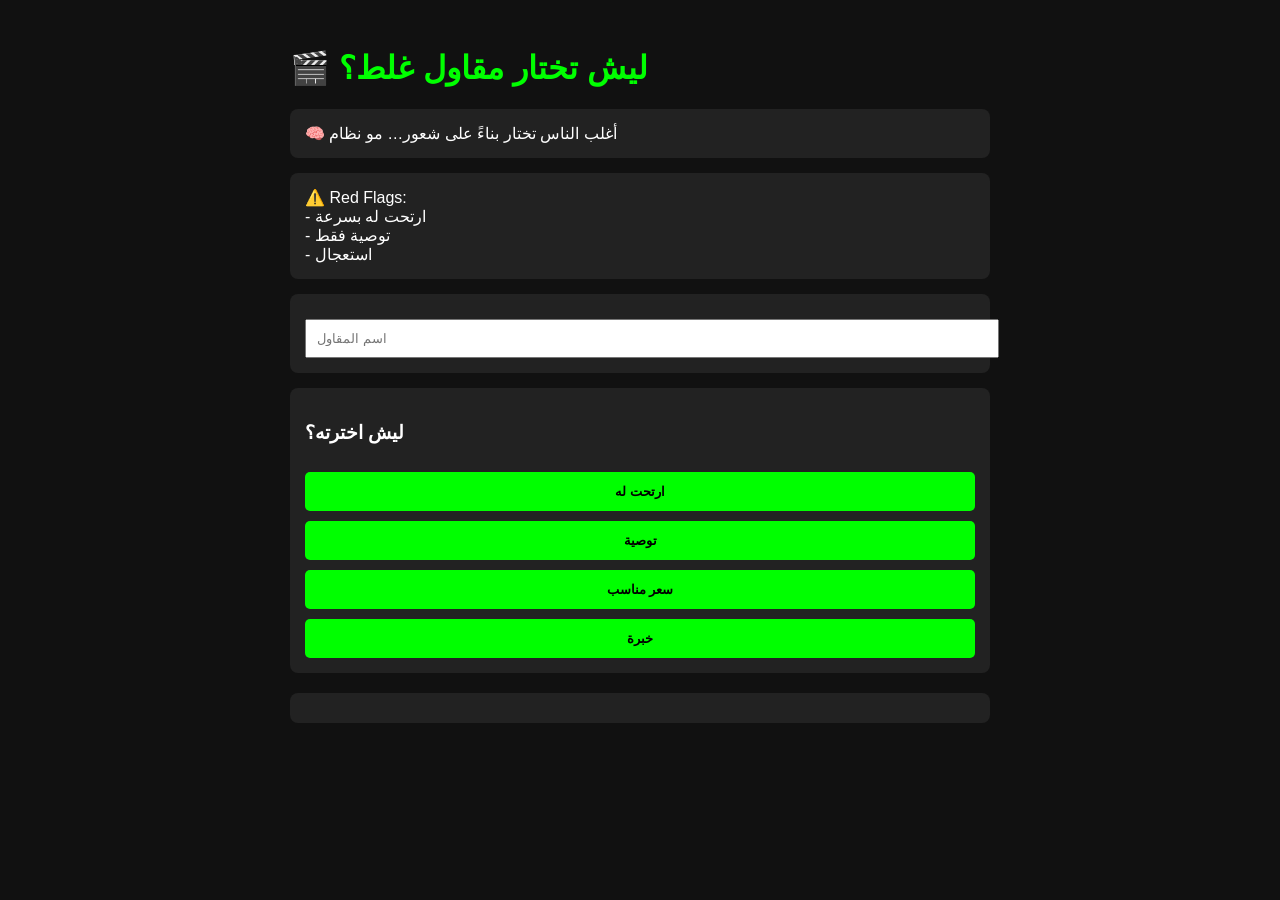
==== lesson1.html @ de3e4077 "Update lesson1.html" ====
<!DOCTYPE html>
<html lang="ar">
<head>
<meta charset="UTF-8">
<title>Lesson 1</title>

<style>
body {
font-family: Arial;
background:#111;
color:#fff;
padding:20px;
}
.container { max-width:700px; margin:auto;}
.card {
background:#222;
padding:15px;
margin-top:15px;
border-radius:8px;
}
h1 { color:#0f0; }

input {
width:100%;
padding:10px;
margin-top:10px;
}

button {
background:#0f0;
border:none;
padding:12px;
width:100%;
margin-top:10px;
font-weight:bold;
cursor:pointer;
border-radius:5px;
}

.list {
margin-top:20px;
}

.item {
background:#333;
padding:10px;
margin-top:10px;
border-radius:6px;
}

.score { color:#0f0; }
</style>

</head>

<body>

<div class="container">

<h1>🎬 ليش تختار مقاول غلط؟</h1>

<div class="card">
🧠 أغلب الناس تختار بناءً على شعور… مو نظام
</div>

<div class="card">
⚠️ Red Flags:<br>
- ارتحت له بسرعة<br>
- توصية فقط<br>
- استعجال
</div>

<div class="card">
<input id="name" placeholder="اسم المقاول">
</div>

<div class="card">
<h3>ليش اخترته؟</h3>

<button onclick="add('راحة')">ارتحت له</button>
<button onclick="add('توصية')">توصية</button>
<button onclick="add('سعر')">سعر مناسب</button>
<button onclick="add('خبرة')">خبرة</button>

</div>

<div class="card list" id="list"></div>

</div>

<script>

let contractors = JSON.parse(localStorage.getItem("contractors")) || [];

function add(type){

let name = document.getElementById("name").value;

if(!name){
alert("اكتب اسم المقاول");
return;
}

let score = 0;
let note = "";

// تحليل
if(type === "راحة"){
score = 1;
note = "اختيار عاطفي ⚠️";
}
else if(type === "توصية"){
score = 2;
note = "اعتماد على الآخرين ⚠️";
}
else if(type === "سعر"){
score = 2;
note = "اختيار مالي ⚠️";
}
else if(type === "خبرة"){
score = 4;
note = "اختيار واعي جزئيًا ✅";
}

contractors.push({name, score, note});

// حفظ
localStorage.setItem("contractors", JSON.stringify(contractors));

// تنظيف
document.getElementById("name").value = "";

render();
}

function render(){

let list = document.getElementById("list");
list.innerHTML = "";

// ترتيب
contractors.sort((a,b)=>b.score - a.score);

contractors.forEach(c=>{
list.innerHTML += `
<div class="item">
<b>${c.name}</b><br>
<span class="score">تقييم: ${c.score}</span><br>
${c.note}
</div>
`;
});
}

render();

</script>

</body>
</html>
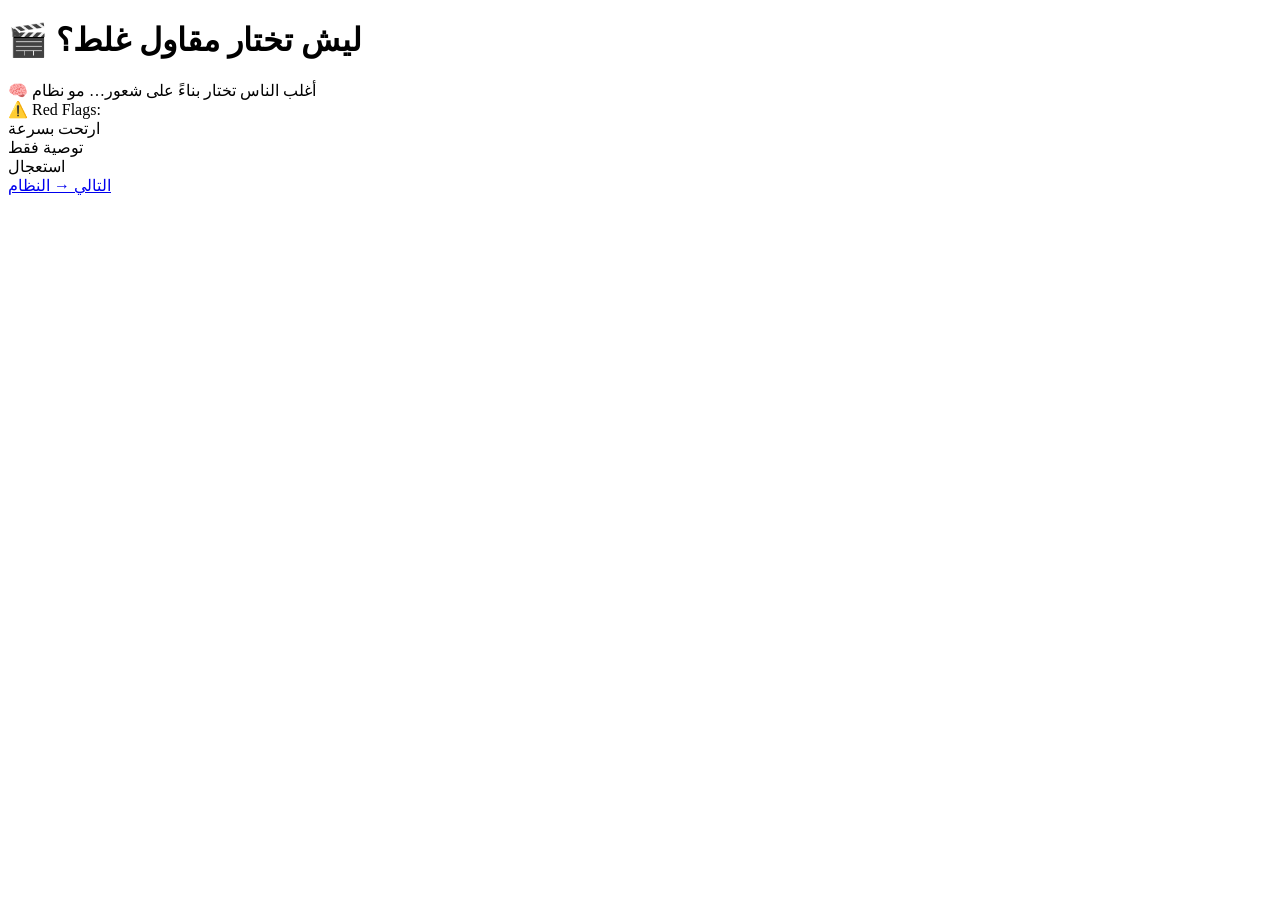
==== commit 7a7bf858: "Update lesson1.html" ====
--- a/lesson1.html
+++ b/lesson1.html
@@ -3,54 +3,7 @@
 <head>
 <meta charset="UTF-8">
 <title>Lesson 1</title>
-
-<style>
-body {
-font-family: Arial;
-background:#111;
-color:#fff;
-padding:20px;
-}
-.container { max-width:700px; margin:auto;}
-.card {
-background:#222;
-padding:15px;
-margin-top:15px;
-border-radius:8px;
-}
-h1 { color:#0f0; }
-
-input {
-width:100%;
-padding:10px;
-margin-top:10px;
-}
-
-button {
-background:#0f0;
-border:none;
-padding:12px;
-width:100%;
-margin-top:10px;
-font-weight:bold;
-cursor:pointer;
-border-radius:5px;
-}
-
-.list {
-margin-top:20px;
-}
-
-.item {
-background:#333;
-padding:10px;
-margin-top:10px;
-border-radius:6px;
-}
-
-.score { color:#0f0; }
-</style>
-
+<link rel="stylesheet" href="style.css">
 </head>
 
 <body>
@@ -64,97 +17,15 @@
 </div>
 
 <div class="card">
-⚠️ Red Flags:<br>
-- ارتحت له بسرعة<br>
-- توصية فقط<br>
-- استعجال
+⚠️ Red Flags:
+<br>ارتحت بسرعة
+<br>توصية فقط
+<br>استعجال
 </div>
 
-<div class="card">
-<input id="name" placeholder="اسم المقاول">
-</div>
-
-<div class="card">
-<h3>ليش اخترته؟</h3>
-
-<button onclick="add('راحة')">ارتحت له</button>
-<button onclick="add('توصية')">توصية</button>
-<button onclick="add('سعر')">سعر مناسب</button>
-<button onclick="add('خبرة')">خبرة</button>
+<a href="tool.html" class="btn">التالي → النظام</a>
 
 </div>
 
-<div class="card list" id="list"></div>
-
-</div>
-
-<script>
-
-let contractors = JSON.parse(localStorage.getItem("contractors")) || [];
-
-function add(type){
-
-let name = document.getElementById("name").value;
-
-if(!name){
-alert("اكتب اسم المقاول");
-return;
-}
-
-let score = 0;
-let note = "";
-
-// تحليل
-if(type === "راحة"){
-score = 1;
-note = "اختيار عاطفي ⚠️";
-}
-else if(type === "توصية"){
-score = 2;
-note = "اعتماد على الآخرين ⚠️";
-}
-else if(type === "سعر"){
-score = 2;
-note = "اختيار مالي ⚠️";
-}
-else if(type === "خبرة"){
-score = 4;
-note = "اختيار واعي جزئيًا ✅";
-}
-
-contractors.push({name, score, note});
-
-// حفظ
-localStorage.setItem("contractors", JSON.stringify(contractors));
-
-// تنظيف
-document.getElementById("name").value = "";
-
-render();
-}
-
-function render(){
-
-let list = document.getElementById("list");
-list.innerHTML = "";
-
-// ترتيب
-contractors.sort((a,b)=>b.score - a.score);
-
-contractors.forEach(c=>{
-list.innerHTML += `
-<div class="item">
-<b>${c.name}</b><br>
-<span class="score">تقييم: ${c.score}</span><br>
-${c.note}
-</div>
-`;
-});
-}
-
-render();
-
-</script>
-
 </body>
 </html>
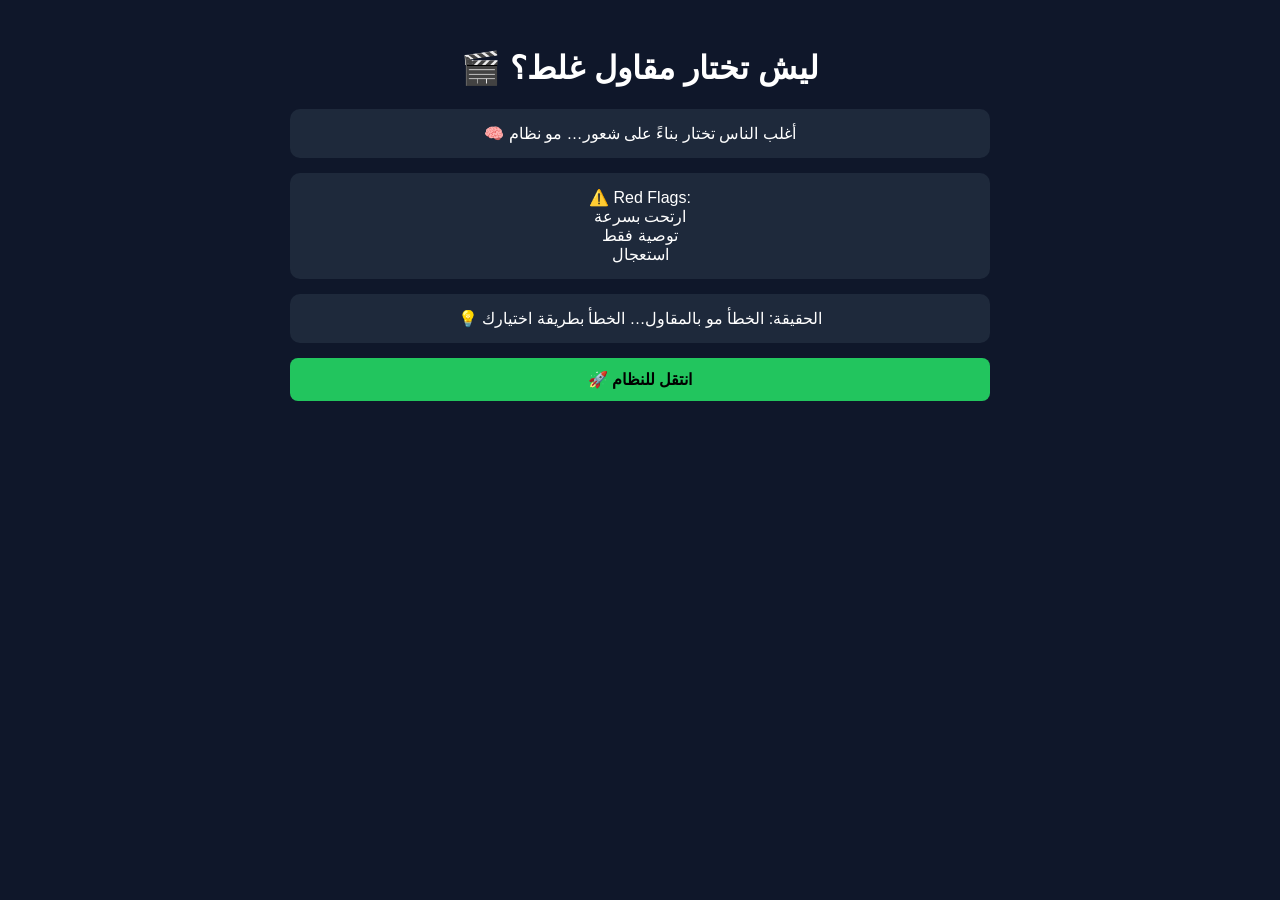
==== commit 3ee6bbe8: "Update lesson1.html" ====
--- a/lesson1.html
+++ b/lesson1.html
@@ -10,20 +10,24 @@
 
 <div class="container">
 
-<h1>🎬 ليش تختار مقاول غلط؟</h1>
+<h1 class="title">🎬 ليش تختار مقاول غلط؟</h1>
 
 <div class="card">
 🧠 أغلب الناس تختار بناءً على شعور… مو نظام
 </div>
 
-<div class="card">
+<div class="card red">
 ⚠️ Red Flags:
 <br>ارتحت بسرعة
 <br>توصية فقط
 <br>استعجال
 </div>
 
-<a href="tool.html" class="btn">التالي → النظام</a>
+<div class="card">
+💡 الحقيقة: الخطأ مو بالمقاول… الخطأ بطريقة اختيارك
+</div>
+
+<a href="tool.html" class="btn">🚀 انتقل للنظام</a>
 
 </div>
 
--- a/style.css
+++ b/style.css
@@ -0,0 +1,48 @@
+body {
+font-family: Arial;
+background:#0f172a;
+color:#fff;
+padding:20px;
+text-align:center;
+}
+
+.container { max-width:700px; margin:auto;}
+
+.card {
+background:#1e293b;
+padding:15px;
+margin-top:15px;
+border-radius:10px;
+}
+
+.btn {
+display:block;
+background:#22c55e;
+padding:12px;
+margin-top:15px;
+border-radius:8px;
+text-decoration:none;
+color:#000;
+font-weight:bold;
+}
+
+input {
+width:100%;
+padding:10px;
+margin-top:10px;
+}
+
+button {
+background:#38bdf8;
+border:none;
+padding:12px;
+margin-top:10px;
+width:100%;
+}
+
+.item {
+background:#334155;
+padding:10px;
+margin-top:10px;
+border-radius:6px;
+}
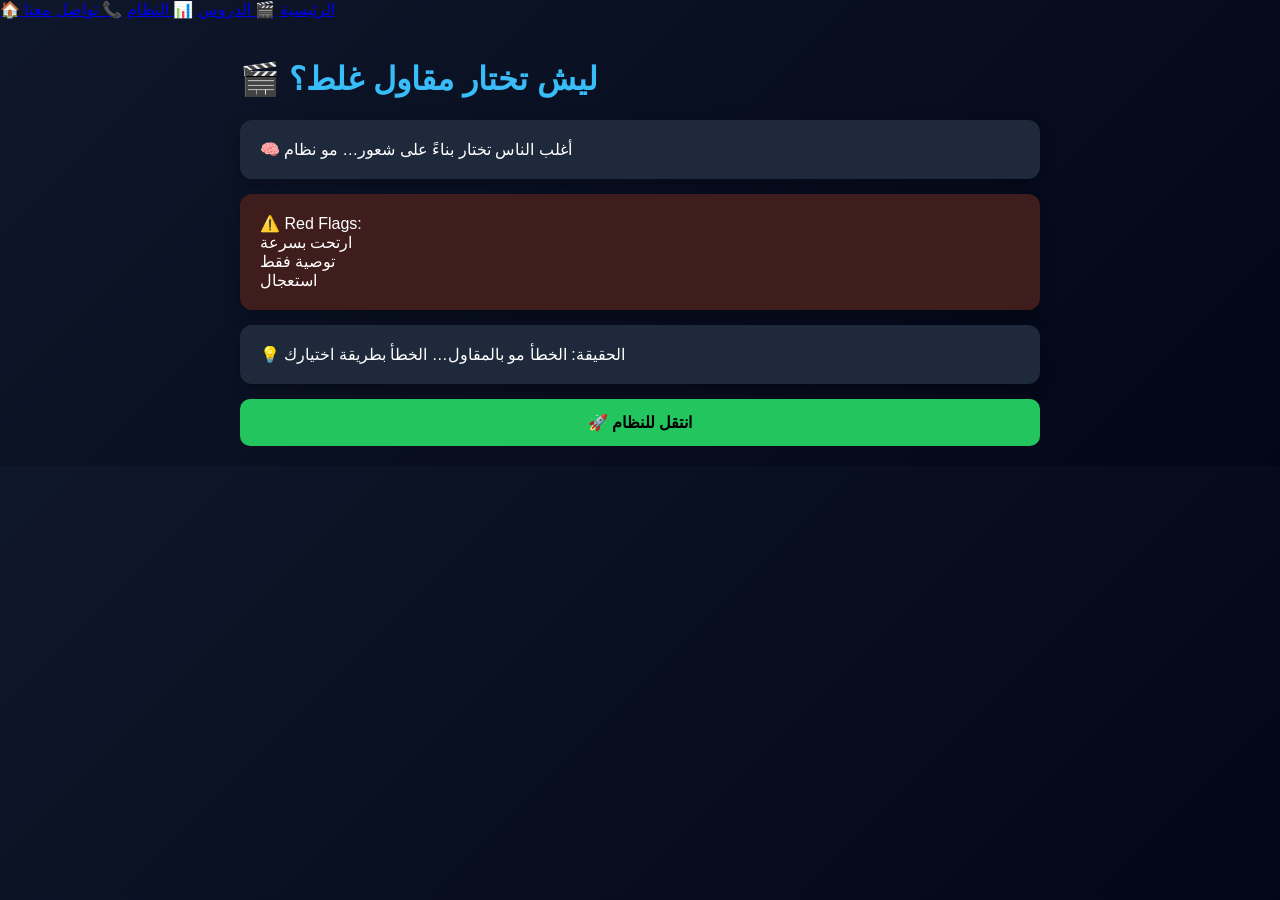
==== commit 77c9d349: "Update lesson1.html" ====
--- a/lesson1.html
+++ b/lesson1.html
@@ -7,7 +7,12 @@
 </head>
 
 <body>
-
+<div class="navbar">
+<a href="index.html">🏠 الرئيسية</a>
+<a href="lesson1.html">🎬 الدروس</a>
+<a href="tool.html">📊 النظام</a>
+<a href="#" onclick="contact()">📞 تواصل معنا</a>
+</div>
 <div class="container">
 
 <h1 class="title">🎬 ليش تختار مقاول غلط؟</h1>
--- a/style.css
+++ b/style.css
@@ -1,48 +1,106 @@
 body {
-font-family: Arial;
-background:#0f172a;
-color:#fff;
-padding:20px;
-text-align:center;
+font-family: 'Segoe UI', sans-serif;
+background: linear-gradient(135deg, #0f172a, #020617);
+color: #fff;
+margin:0;
 }
 
-.container { max-width:700px; margin:auto;}
+.container {
+max-width: 800px;
+margin:auto;
+padding:20px;
+}
+
+.center {
+text-align:center;
+margin-top:100px;
+}
+
+.title {
+font-size:32px;
+color:#38bdf8;
+}
+.small-btn {
+padding:5px 10px;
+margin:5px;
+font-size:12px;
+border-radius:6px;
+cursor:pointer;
+}
+
+.edit { background:#f59e0b; }
+.delete { background:#ef4444; }
+.subtitle {
+color:#94a3b8;
+margin-bottom:30px;
+}
 
 .card {
 background:#1e293b;
-padding:15px;
+padding:20px;
 margin-top:15px;
-border-radius:10px;
+border-radius:12px;
+box-shadow:0 5px 15px rgba(0,0,0,0.3);
 }
 
-.btn {
-display:block;
-background:#22c55e;
-padding:12px;
-margin-top:15px;
-border-radius:8px;
-text-decoration:none;
-color:#000;
-font-weight:bold;
+.red {
+background:#3f1d1d;
 }
 
 input {
 width:100%;
-padding:10px;
+padding:12px;
 margin-top:10px;
+border:none;
+border-radius:8px;
 }
 
 button {
 background:#38bdf8;
 border:none;
 padding:12px;
-margin-top:10px;
+margin-top:15px;
 width:100%;
+border-radius:8px;
+cursor:pointer;
+font-weight:bold;
+}
+
+.btn {
+display:block;
+background:#22c55e;
+padding:14px;
+margin-top:15px;
+border-radius:10px;
+text-decoration:none;
+color:#000;
+font-weight:bold;
+text-align:center;
+}
+
+.btn.secondary {
+background:#38bdf8;
+}
+
+.btn.big {
+font-size:18px;
 }
 
 .item {
 background:#334155;
-padding:10px;
+padding:12px;
 margin-top:10px;
+border-radius:8px;
+}
+
+.tag {
+padding:4px 8px;
 border-radius:6px;
+font-size:12px;
+display:inline-block;
+margin-top:5px;
 }
+
+.risk { background:#ef4444; }
+.over { background:#f59e0b; }
+.smart { background:#22c55e; }
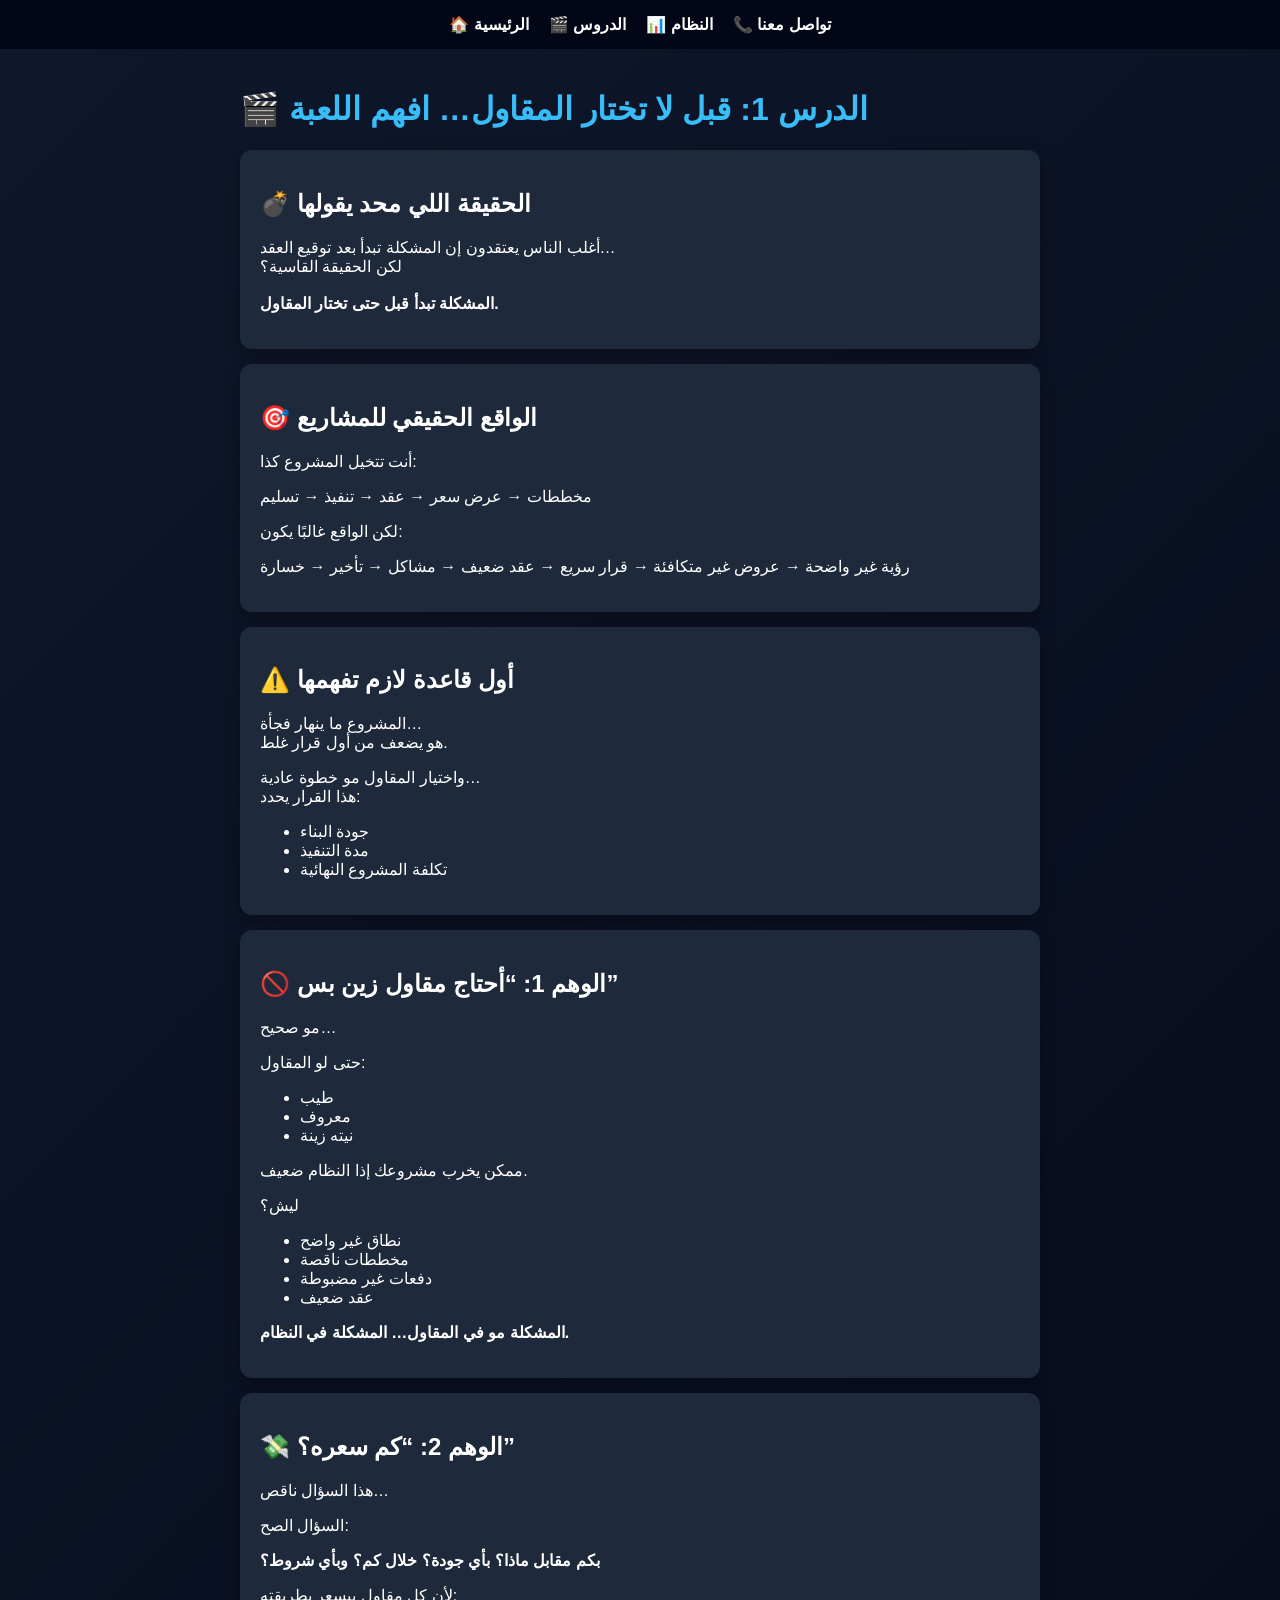
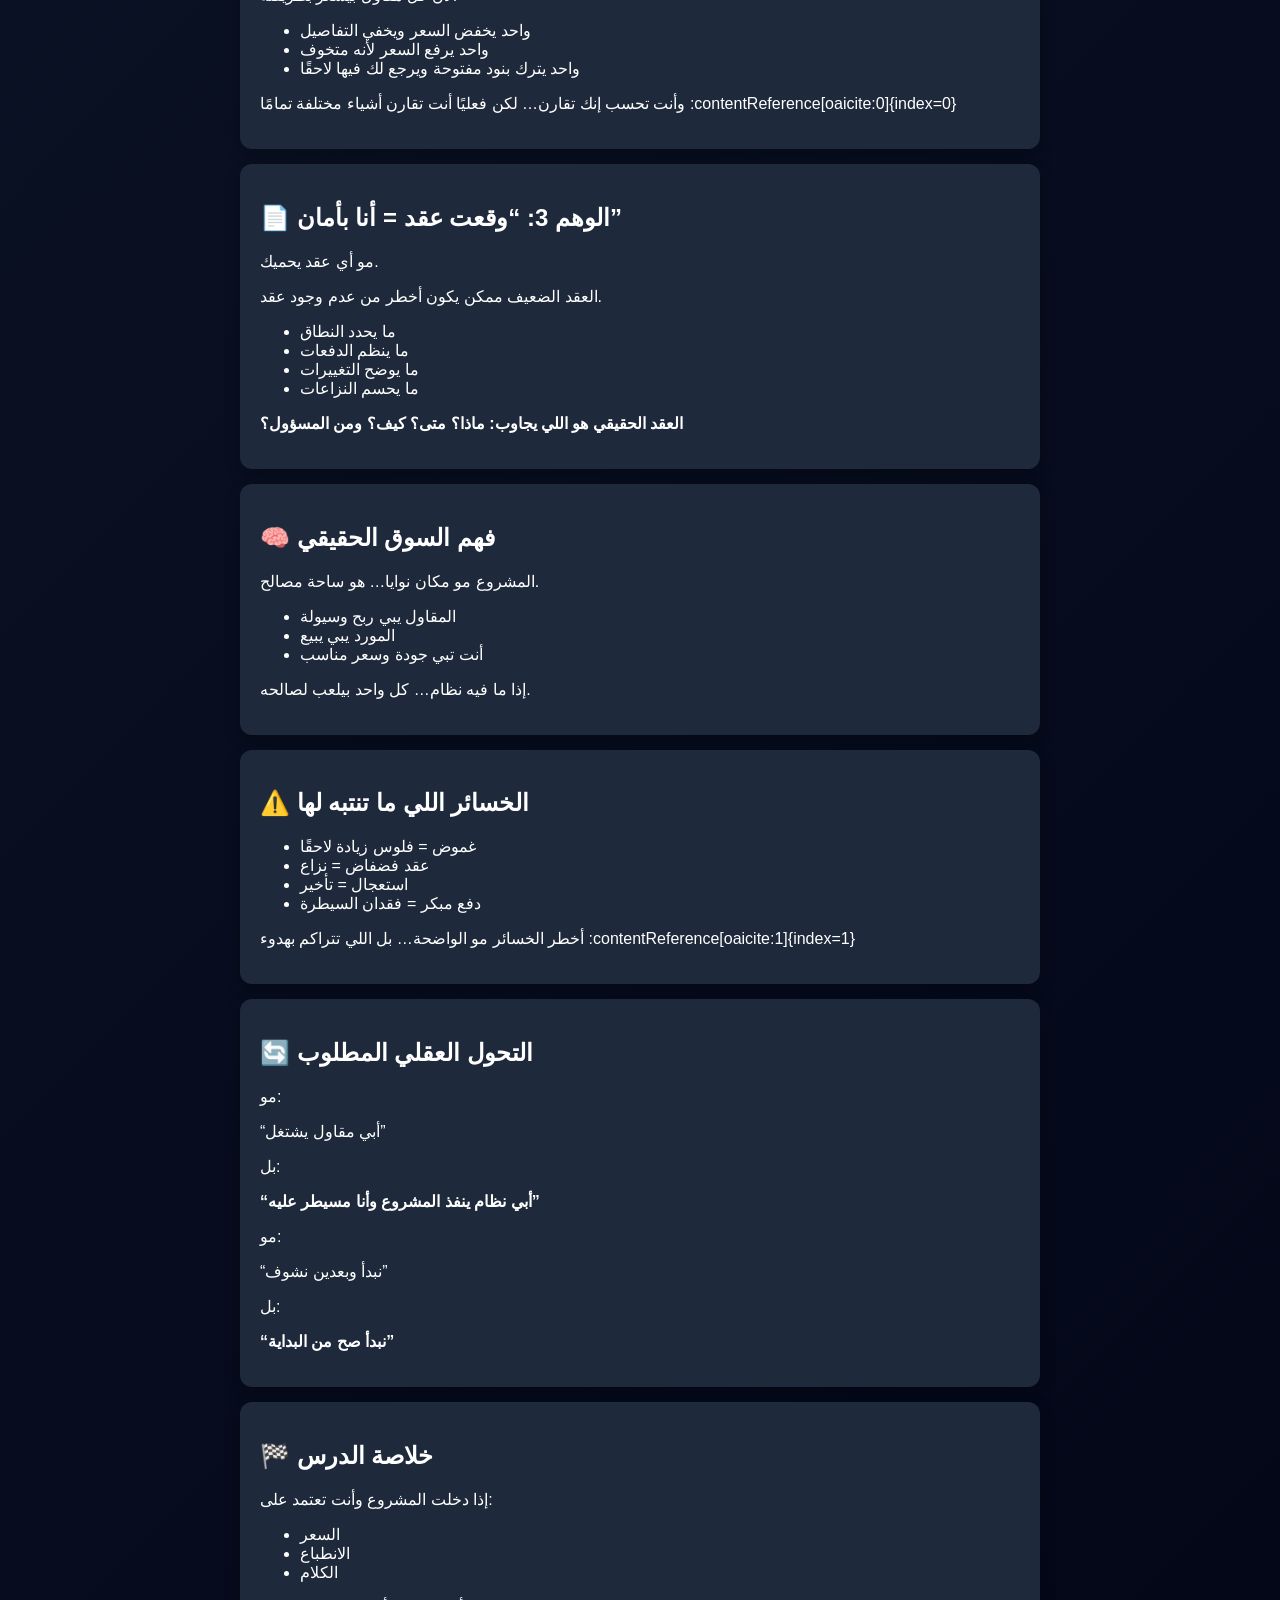
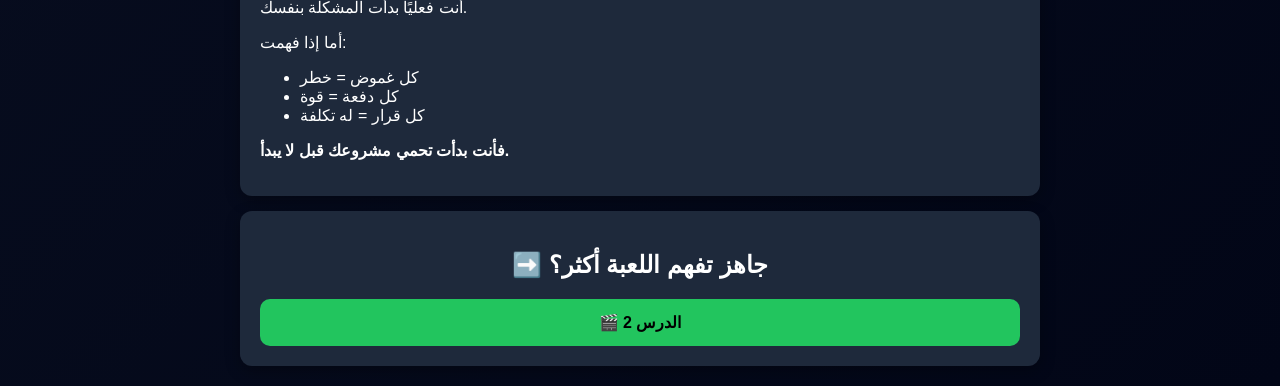
==== commit 85a849c4: "Update lesson1.html" ====
--- a/lesson1.html
+++ b/lesson1.html
@@ -2,39 +2,264 @@
 <html lang="ar">
 <head>
 <meta charset="UTF-8">
-<title>Lesson 1</title>
+<title>الدرس 1 - افهم اللعبة</title>
 <link rel="stylesheet" href="style.css">
 </head>
 
 <body>
+
+<!-- Navbar -->
 <div class="navbar">
 <a href="index.html">🏠 الرئيسية</a>
 <a href="lesson1.html">🎬 الدروس</a>
 <a href="tool.html">📊 النظام</a>
 <a href="#" onclick="contact()">📞 تواصل معنا</a>
 </div>
+
 <div class="container">
 
-<h1 class="title">🎬 ليش تختار مقاول غلط؟</h1>
-
-<div class="card">
-🧠 أغلب الناس تختار بناءً على شعور… مو نظام
-</div>
-
-<div class="card red">
-⚠️ Red Flags:
-<br>ارتحت بسرعة
-<br>توصية فقط
-<br>استعجال
-</div>
-
-<div class="card">
-💡 الحقيقة: الخطأ مو بالمقاول… الخطأ بطريقة اختيارك
-</div>
-
-<a href="tool.html" class="btn">🚀 انتقل للنظام</a>
-
-</div>
+<h1 class="title">🎬 الدرس 1: قبل لا تختار المقاول… افهم اللعبة</h1>
+
+<!-- Hook -->
+<div class="card">
+<h2>💣 الحقيقة اللي محد يقولها</h2>
+<p>
+أغلب الناس يعتقدون إن المشكلة تبدأ بعد توقيع العقد…<br>
+لكن الحقيقة القاسية؟<br><br>
+
+<strong>المشكلة تبدأ قبل حتى تختار المقاول.</strong>
+</p>
+</div>
+
+<!-- Reality -->
+<div class="card">
+<h2>🎯 الواقع الحقيقي للمشاريع</h2>
+<p>
+أنت تتخيل المشروع كذا:
+</p>
+
+<p>
+مخططات → عرض سعر → عقد → تنفيذ → تسليم
+</p>
+
+<p>
+لكن الواقع غالبًا يكون:
+</p>
+
+<p>
+رؤية غير واضحة → عروض غير متكافئة → قرار سريع → عقد ضعيف → مشاكل → تأخير → خسارة
+</p>
+</div>
+
+<!-- Core Idea -->
+<div class="card">
+<h2>⚠️ أول قاعدة لازم تفهمها</h2>
+<p>
+المشروع ما ينهار فجأة…<br>
+هو يضعف من أول قرار غلط.
+</p>
+
+<p>
+واختيار المقاول مو خطوة عادية…<br>
+هذا القرار يحدد:
+</p>
+
+<ul>
+<li>جودة البناء</li>
+<li>مدة التنفيذ</li>
+<li>تكلفة المشروع النهائية</li>
+</ul>
+</div>
+
+<!-- Myth 1 -->
+<div class="card">
+<h2>🚫 الوهم 1: “أحتاج مقاول زين بس”</h2>
+
+<p>
+مو صحيح…
+</p>
+
+<p>
+حتى لو المقاول:
+</p>
+
+<ul>
+<li>طيب</li>
+<li>معروف</li>
+<li>نيته زينة</li>
+</ul>
+
+<p>
+ممكن يخرب مشروعك إذا النظام ضعيف.
+</p>
+
+<p>
+ليش؟
+</p>
+
+<ul>
+<li>نطاق غير واضح</li>
+<li>مخططات ناقصة</li>
+<li>دفعات غير مضبوطة</li>
+<li>عقد ضعيف</li>
+</ul>
+
+<p>
+<strong>المشكلة مو في المقاول… المشكلة في النظام.</strong>
+</p>
+</div>
+
+<!-- Myth 2 -->
+<div class="card">
+<h2>💸 الوهم 2: “كم سعره؟”</h2>
+
+<p>
+هذا السؤال ناقص…
+</p>
+
+<p>
+السؤال الصح:
+</p>
+
+<p>
+<strong>
+بكم مقابل ماذا؟ بأي جودة؟ خلال كم؟ وبأي شروط؟
+</strong>
+</p>
+
+<p>
+لأن كل مقاول بيسعر بطريقته:
+</p>
+
+<ul>
+<li>واحد يخفض السعر ويخفي التفاصيل</li>
+<li>واحد يرفع السعر لأنه متخوف</li>
+<li>واحد يترك بنود مفتوحة ويرجع لك فيها لاحقًا</li>
+</ul>
+
+<p>
+وأنت تحسب إنك تقارن… لكن فعليًا أنت تقارن أشياء مختلفة تمامًا :contentReference[oaicite:0]{index=0}
+</p>
+</div>
+
+<!-- Myth 3 -->
+<div class="card">
+<h2>📄 الوهم 3: “وقعت عقد = أنا بأمان”</h2>
+
+<p>
+مو أي عقد يحميك.
+</p>
+
+<p>
+العقد الضعيف ممكن يكون أخطر من عدم وجود عقد.
+</p>
+
+<ul>
+<li>ما يحدد النطاق</li>
+<li>ما ينظم الدفعات</li>
+<li>ما يوضح التغييرات</li>
+<li>ما يحسم النزاعات</li>
+</ul>
+
+<p>
+<strong>العقد الحقيقي هو اللي يجاوب: ماذا؟ متى؟ كيف؟ ومن المسؤول؟</strong>
+</p>
+</div>
+
+<!-- Deep Insight -->
+<div class="card">
+<h2>🧠 فهم السوق الحقيقي</h2>
+
+<p>
+المشروع مو مكان نوايا… هو ساحة مصالح.
+</p>
+
+<ul>
+<li>المقاول يبي ربح وسيولة</li>
+<li>المورد يبي يبيع</li>
+<li>أنت تبي جودة وسعر مناسب</li>
+</ul>
+
+<p>
+إذا ما فيه نظام… كل واحد بيلعب لصالحه.
+</p>
+</div>
+
+<!-- Hidden Loss -->
+<div class="card">
+<h2>⚠️ الخسائر اللي ما تنتبه لها</h2>
+
+<ul>
+<li>غموض = فلوس زيادة لاحقًا</li>
+<li>عقد فضفاض = نزاع</li>
+<li>استعجال = تأخير</li>
+<li>دفع مبكر = فقدان السيطرة</li>
+</ul>
+
+<p>
+أخطر الخسائر مو الواضحة… بل اللي تتراكم بهدوء :contentReference[oaicite:1]{index=1}
+</p>
+</div>
+
+<!-- Mindset Shift -->
+<div class="card">
+<h2>🔄 التحول العقلي المطلوب</h2>
+
+<p>مو:</p>
+<p>“أبي مقاول يشتغل”</p>
+
+<p>بل:</p>
+<p><strong>“أبي نظام ينفذ المشروع وأنا مسيطر عليه”</strong></p>
+
+<p>مو:</p>
+<p>“نبدأ وبعدين نشوف”</p>
+
+<p>بل:</p>
+<p><strong>“نبدأ صح من البداية”</strong></p>
+</div>
+
+<!-- Conclusion -->
+<div class="card">
+<h2>🏁 خلاصة الدرس</h2>
+
+<p>
+إذا دخلت المشروع وأنت تعتمد على:
+</p>
+
+<ul>
+<li>السعر</li>
+<li>الانطباع</li>
+<li>الكلام</li>
+</ul>
+
+<p>
+أنت فعليًا بدأت المشكلة بنفسك.
+</p>
+
+<p>
+أما إذا فهمت:
+</p>
+
+<ul>
+<li>كل غموض = خطر</li>
+<li>كل دفعة = قوة</li>
+<li>كل قرار = له تكلفة</li>
+</ul>
+
+<p>
+<strong>فأنت بدأت تحمي مشروعك قبل لا يبدأ.</strong>
+</p>
+</div>
+
+<!-- CTA -->
+<div class="card center">
+<h2>➡️ جاهز تفهم اللعبة أكثر؟</h2>
+<a href="lesson2.html" class="btn green">🎬 الدرس 2</a>
+</div>
+
+</div>
+
+<script src="app.js"></script>
 
 </body>
 </html>
--- a/style.css
+++ b/style.css
@@ -18,6 +18,26 @@
 
 .title {
 font-size:32px;
+color:#38bdf8;
+}
+.navbar {
+background:#020617;
+padding:15px;
+display:flex;
+justify-content:center;
+gap:20px;
+position:sticky;
+top:0;
+z-index:1000;
+}
+
+.navbar a {
+color:#fff;
+text-decoration:none;
+font-weight:bold;
+}
+
+.navbar a:hover {
 color:#38bdf8;
 }
 .small-btn {
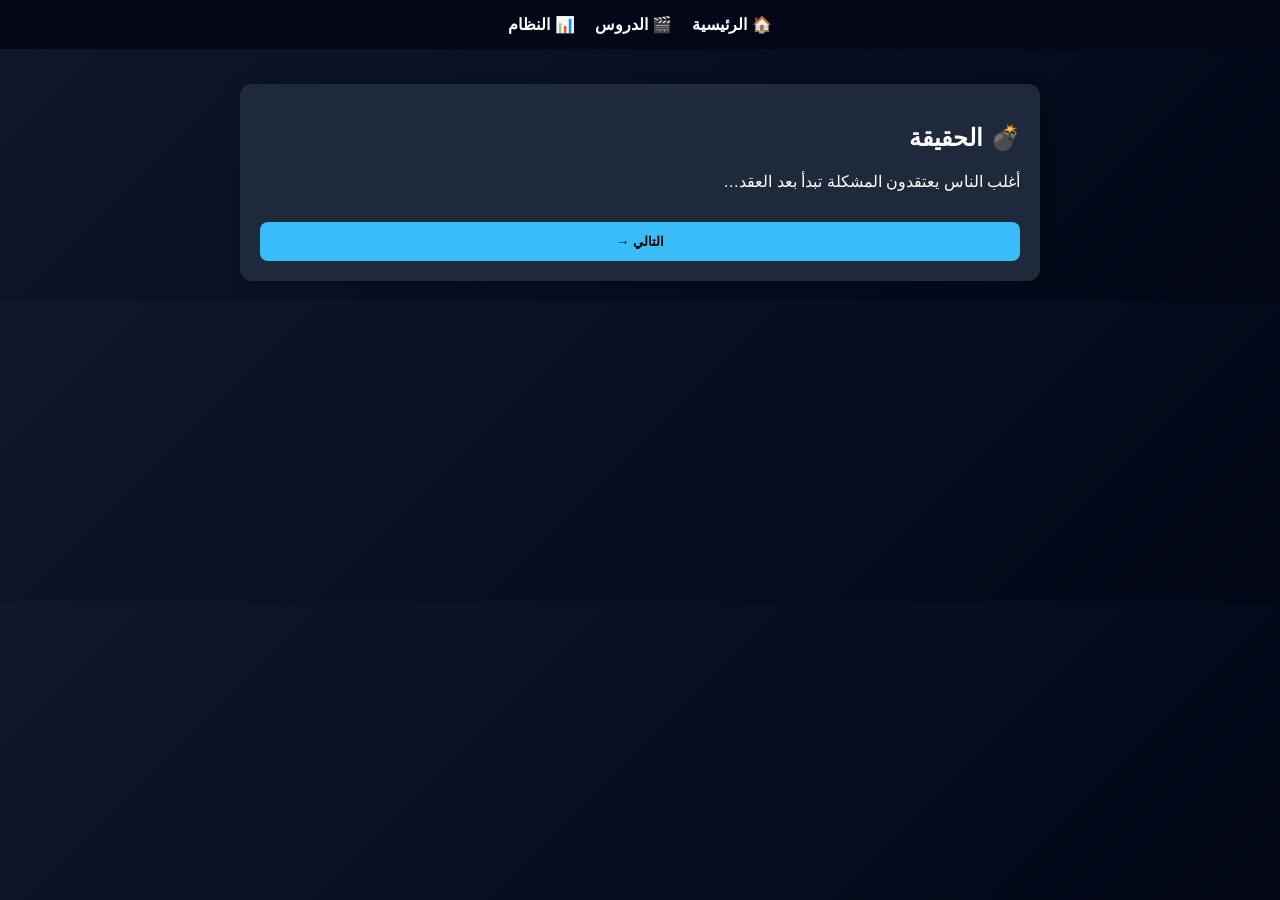
==== commit d056254d: "Update lesson1.html" ====
--- a/lesson1.html
+++ b/lesson1.html
@@ -1,265 +1,92 @@
 <!DOCTYPE html>
-<html lang="ar">
+<html lang="ar" dir="rtl">
 <head>
 <meta charset="UTF-8">
-<title>الدرس 1 - افهم اللعبة</title>
+<title>الدرس 1</title>
 <link rel="stylesheet" href="style.css">
+
+<style>
+.slide {
+display:none;
+}
+.active {
+display:block;
+}
+.nav-btn {
+margin-top:20px;
+}
+</style>
+
 </head>
 
 <body>
 
-<!-- Navbar -->
 <div class="navbar">
 <a href="index.html">🏠 الرئيسية</a>
 <a href="lesson1.html">🎬 الدروس</a>
 <a href="tool.html">📊 النظام</a>
-<a href="#" onclick="contact()">📞 تواصل معنا</a>
 </div>
 
 <div class="container">
 
-<h1 class="title">🎬 الدرس 1: قبل لا تختار المقاول… افهم اللعبة</h1>
-
-<!-- Hook -->
-<div class="card">
-<h2>💣 الحقيقة اللي محد يقولها</h2>
-<p>
-أغلب الناس يعتقدون إن المشكلة تبدأ بعد توقيع العقد…<br>
-لكن الحقيقة القاسية؟<br><br>
-
-<strong>المشكلة تبدأ قبل حتى تختار المقاول.</strong>
-</p>
+<!-- Slide 1 -->
+<div class="card slide active">
+<h2>💣 الحقيقة</h2>
+<p>أغلب الناس يعتقدون المشكلة تبدأ بعد العقد…</p>
+<button onclick="next()">التالي →</button>
 </div>
 
-<!-- Reality -->
-<div class="card">
-<h2>🎯 الواقع الحقيقي للمشاريع</h2>
-<p>
-أنت تتخيل المشروع كذا:
-</p>
-
-<p>
-مخططات → عرض سعر → عقد → تنفيذ → تسليم
-</p>
-
-<p>
-لكن الواقع غالبًا يكون:
-</p>
-
-<p>
-رؤية غير واضحة → عروض غير متكافئة → قرار سريع → عقد ضعيف → مشاكل → تأخير → خسارة
-</p>
+<!-- Slide 2 -->
+<div class="card slide">
+<h2>⚠️ الصدمة</h2>
+<p>الحقيقة؟ المشكلة تبدأ قبل اختيار المقاول</p>
+<button onclick="next()">التالي →</button>
 </div>
 
-<!-- Core Idea -->
-<div class="card">
-<h2>⚠️ أول قاعدة لازم تفهمها</h2>
-<p>
-المشروع ما ينهار فجأة…<br>
-هو يضعف من أول قرار غلط.
-</p>
-
-<p>
-واختيار المقاول مو خطوة عادية…<br>
-هذا القرار يحدد:
-</p>
-
-<ul>
-<li>جودة البناء</li>
-<li>مدة التنفيذ</li>
-<li>تكلفة المشروع النهائية</li>
-</ul>
+<!-- Slide 3 -->
+<div class="card slide">
+<h2>🎯 الواقع</h2>
+<p>أنت تتخيل المشروع مرتب… لكن الواقع مختلف تمامًا</p>
+<button onclick="next()">التالي →</button>
 </div>
 
-<!-- Myth 1 -->
-<div class="card">
-<h2>🚫 الوهم 1: “أحتاج مقاول زين بس”</h2>
-
-<p>
-مو صحيح…
-</p>
-
-<p>
-حتى لو المقاول:
-</p>
-
-<ul>
-<li>طيب</li>
-<li>معروف</li>
-<li>نيته زينة</li>
-</ul>
-
-<p>
-ممكن يخرب مشروعك إذا النظام ضعيف.
-</p>
-
-<p>
-ليش؟
-</p>
-
-<ul>
-<li>نطاق غير واضح</li>
-<li>مخططات ناقصة</li>
-<li>دفعات غير مضبوطة</li>
-<li>عقد ضعيف</li>
-</ul>
-
-<p>
-<strong>المشكلة مو في المقاول… المشكلة في النظام.</strong>
-</p>
+<!-- Slide 4 -->
+<div class="card slide">
+<h2>🧠 القاعدة</h2>
+<p>المشروع ما ينهار فجأة… ينهار من أول قرار</p>
+<button onclick="next()">التالي →</button>
 </div>
 
-<!-- Myth 2 -->
-<div class="card">
-<h2>💸 الوهم 2: “كم سعره؟”</h2>
-
-<p>
-هذا السؤال ناقص…
-</p>
-
-<p>
-السؤال الصح:
-</p>
-
-<p>
-<strong>
-بكم مقابل ماذا؟ بأي جودة؟ خلال كم؟ وبأي شروط؟
-</strong>
-</p>
-
-<p>
-لأن كل مقاول بيسعر بطريقته:
-</p>
-
-<ul>
-<li>واحد يخفض السعر ويخفي التفاصيل</li>
-<li>واحد يرفع السعر لأنه متخوف</li>
-<li>واحد يترك بنود مفتوحة ويرجع لك فيها لاحقًا</li>
-</ul>
-
-<p>
-وأنت تحسب إنك تقارن… لكن فعليًا أنت تقارن أشياء مختلفة تمامًا :contentReference[oaicite:0]{index=0}
-</p>
+<!-- Slide 5 -->
+<div class="card slide">
+<h2>🚀 التحول</h2>
+<p>لا تبحث عن مقاول جيد فقط… ابنِ نظام يحميك</p>
+<button onclick="next()">التالي →</button>
 </div>
 
-<!-- Myth 3 -->
-<div class="card">
-<h2>📄 الوهم 3: “وقعت عقد = أنا بأمان”</h2>
-
-<p>
-مو أي عقد يحميك.
-</p>
-
-<p>
-العقد الضعيف ممكن يكون أخطر من عدم وجود عقد.
-</p>
-
-<ul>
-<li>ما يحدد النطاق</li>
-<li>ما ينظم الدفعات</li>
-<li>ما يوضح التغييرات</li>
-<li>ما يحسم النزاعات</li>
-</ul>
-
-<p>
-<strong>العقد الحقيقي هو اللي يجاوب: ماذا؟ متى؟ كيف؟ ومن المسؤول؟</strong>
-</p>
-</div>
-
-<!-- Deep Insight -->
-<div class="card">
-<h2>🧠 فهم السوق الحقيقي</h2>
-
-<p>
-المشروع مو مكان نوايا… هو ساحة مصالح.
-</p>
-
-<ul>
-<li>المقاول يبي ربح وسيولة</li>
-<li>المورد يبي يبيع</li>
-<li>أنت تبي جودة وسعر مناسب</li>
-</ul>
-
-<p>
-إذا ما فيه نظام… كل واحد بيلعب لصالحه.
-</p>
-</div>
-
-<!-- Hidden Loss -->
-<div class="card">
-<h2>⚠️ الخسائر اللي ما تنتبه لها</h2>
-
-<ul>
-<li>غموض = فلوس زيادة لاحقًا</li>
-<li>عقد فضفاض = نزاع</li>
-<li>استعجال = تأخير</li>
-<li>دفع مبكر = فقدان السيطرة</li>
-</ul>
-
-<p>
-أخطر الخسائر مو الواضحة… بل اللي تتراكم بهدوء :contentReference[oaicite:1]{index=1}
-</p>
-</div>
-
-<!-- Mindset Shift -->
-<div class="card">
-<h2>🔄 التحول العقلي المطلوب</h2>
-
-<p>مو:</p>
-<p>“أبي مقاول يشتغل”</p>
-
-<p>بل:</p>
-<p><strong>“أبي نظام ينفذ المشروع وأنا مسيطر عليه”</strong></p>
-
-<p>مو:</p>
-<p>“نبدأ وبعدين نشوف”</p>
-
-<p>بل:</p>
-<p><strong>“نبدأ صح من البداية”</strong></p>
-</div>
-
-<!-- Conclusion -->
-<div class="card">
-<h2>🏁 خلاصة الدرس</h2>
-
-<p>
-إذا دخلت المشروع وأنت تعتمد على:
-</p>
-
-<ul>
-<li>السعر</li>
-<li>الانطباع</li>
-<li>الكلام</li>
-</ul>
-
-<p>
-أنت فعليًا بدأت المشكلة بنفسك.
-</p>
-
-<p>
-أما إذا فهمت:
-</p>
-
-<ul>
-<li>كل غموض = خطر</li>
-<li>كل دفعة = قوة</li>
-<li>كل قرار = له تكلفة</li>
-</ul>
-
-<p>
-<strong>فأنت بدأت تحمي مشروعك قبل لا يبدأ.</strong>
-</p>
-</div>
-
-<!-- CTA -->
-<div class="card center">
-<h2>➡️ جاهز تفهم اللعبة أكثر؟</h2>
-<a href="lesson2.html" class="btn green">🎬 الدرس 2</a>
+<!-- Slide 6 -->
+<div class="card slide">
+<h2>🏁 النهاية</h2>
+<p>إذا فهمت هذا… أنت متقدم 80% عن باقي الملاك</p>
+<a href="lesson2.html" class="btn">🎬 الدرس 2</a>
 </div>
 
 </div>
 
-<script src="app.js"></script>
+<script>
+
+let current = 0;
+let slides = document.querySelectorAll(".slide");
+
+function next(){
+slides[current].classList.remove("active");
+current++;
+if(current < slides.length){
+slides[current].classList.add("active");
+}
+}
+
+</script>
 
 </body>
 </html>
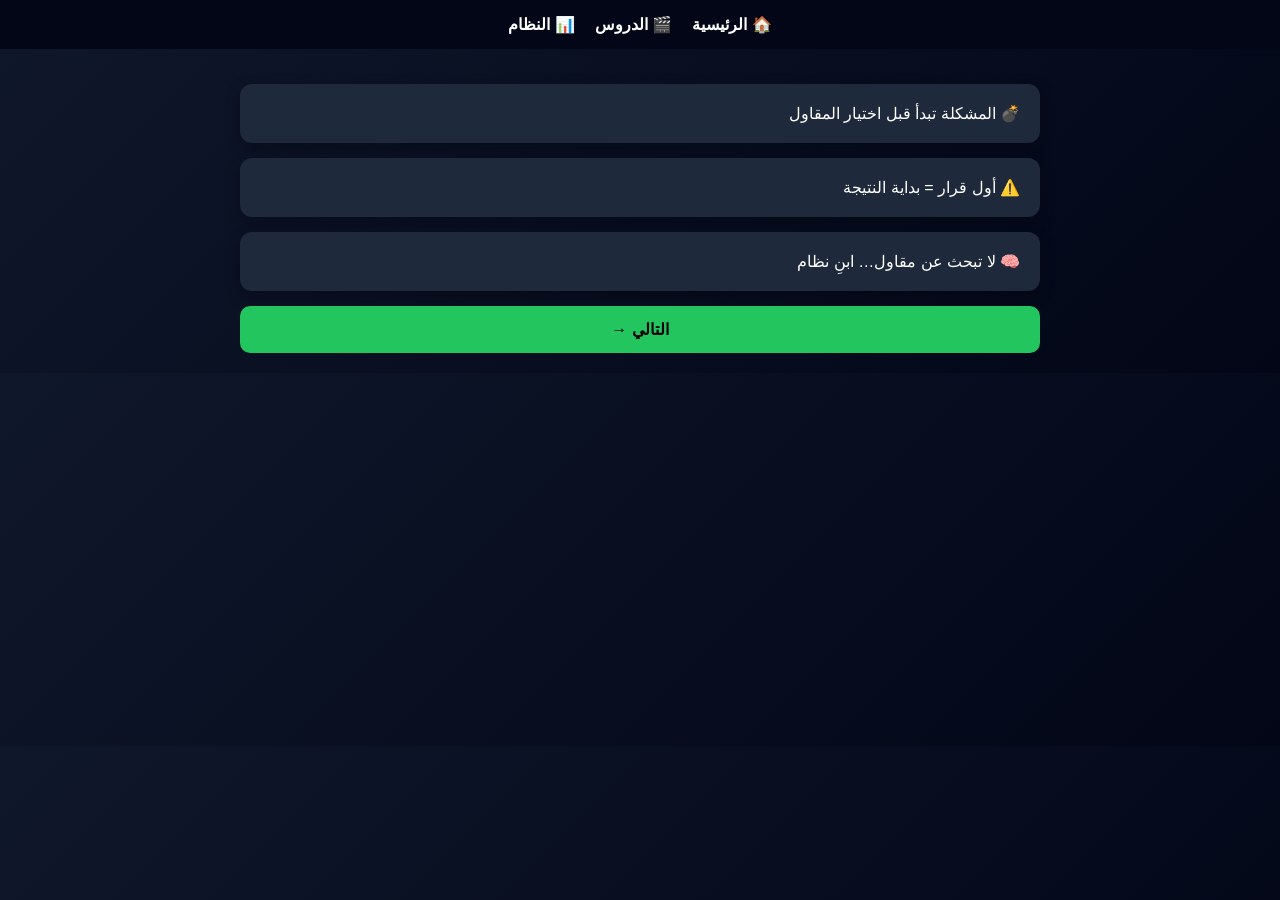
==== commit ec755b86: "Update lesson1.html" ====
--- a/lesson1.html
+++ b/lesson1.html
@@ -4,19 +4,6 @@
 <meta charset="UTF-8">
 <title>الدرس 1</title>
 <link rel="stylesheet" href="style.css">
-
-<style>
-.slide {
-display:none;
-}
-.active {
-display:block;
-}
-.nav-btn {
-margin-top:20px;
-}
-</style>
-
 </head>
 
 <body>
@@ -29,64 +16,13 @@
 
 <div class="container">
 
-<!-- Slide 1 -->
-<div class="card slide active">
-<h2>💣 الحقيقة</h2>
-<p>أغلب الناس يعتقدون المشكلة تبدأ بعد العقد…</p>
-<button onclick="next()">التالي →</button>
-</div>
+<div class="card">💣 المشكلة تبدأ قبل اختيار المقاول</div>
+<div class="card">⚠️ أول قرار = بداية النتيجة</div>
+<div class="card">🧠 لا تبحث عن مقاول… ابنِ نظام</div>
 
-<!-- Slide 2 -->
-<div class="card slide">
-<h2>⚠️ الصدمة</h2>
-<p>الحقيقة؟ المشكلة تبدأ قبل اختيار المقاول</p>
-<button onclick="next()">التالي →</button>
-</div>
-
-<!-- Slide 3 -->
-<div class="card slide">
-<h2>🎯 الواقع</h2>
-<p>أنت تتخيل المشروع مرتب… لكن الواقع مختلف تمامًا</p>
-<button onclick="next()">التالي →</button>
-</div>
-
-<!-- Slide 4 -->
-<div class="card slide">
-<h2>🧠 القاعدة</h2>
-<p>المشروع ما ينهار فجأة… ينهار من أول قرار</p>
-<button onclick="next()">التالي →</button>
-</div>
-
-<!-- Slide 5 -->
-<div class="card slide">
-<h2>🚀 التحول</h2>
-<p>لا تبحث عن مقاول جيد فقط… ابنِ نظام يحميك</p>
-<button onclick="next()">التالي →</button>
-</div>
-
-<!-- Slide 6 -->
-<div class="card slide">
-<h2>🏁 النهاية</h2>
-<p>إذا فهمت هذا… أنت متقدم 80% عن باقي الملاك</p>
-<a href="lesson2.html" class="btn">🎬 الدرس 2</a>
-</div>
+<a href="lesson2.html" class="btn">التالي →</a>
 
 </div>
 
-<script>
-
-let current = 0;
-let slides = document.querySelectorAll(".slide");
-
-function next(){
-slides[current].classList.remove("active");
-current++;
-if(current < slides.length){
-slides[current].classList.add("active");
-}
-}
-
-</script>
-
 </body>
 </html>
--- a/style.css
+++ b/style.css
@@ -1,5 +1,9 @@
 body {
-font-family: 'Segoe UI', sans-serif;
+body {
+direction: rtl;
+text-align: right;
+}
+  font-family: 'Segoe UI', sans-serif;
 background: linear-gradient(135deg, #0f172a, #020617);
 color: #fff;
 margin:0;
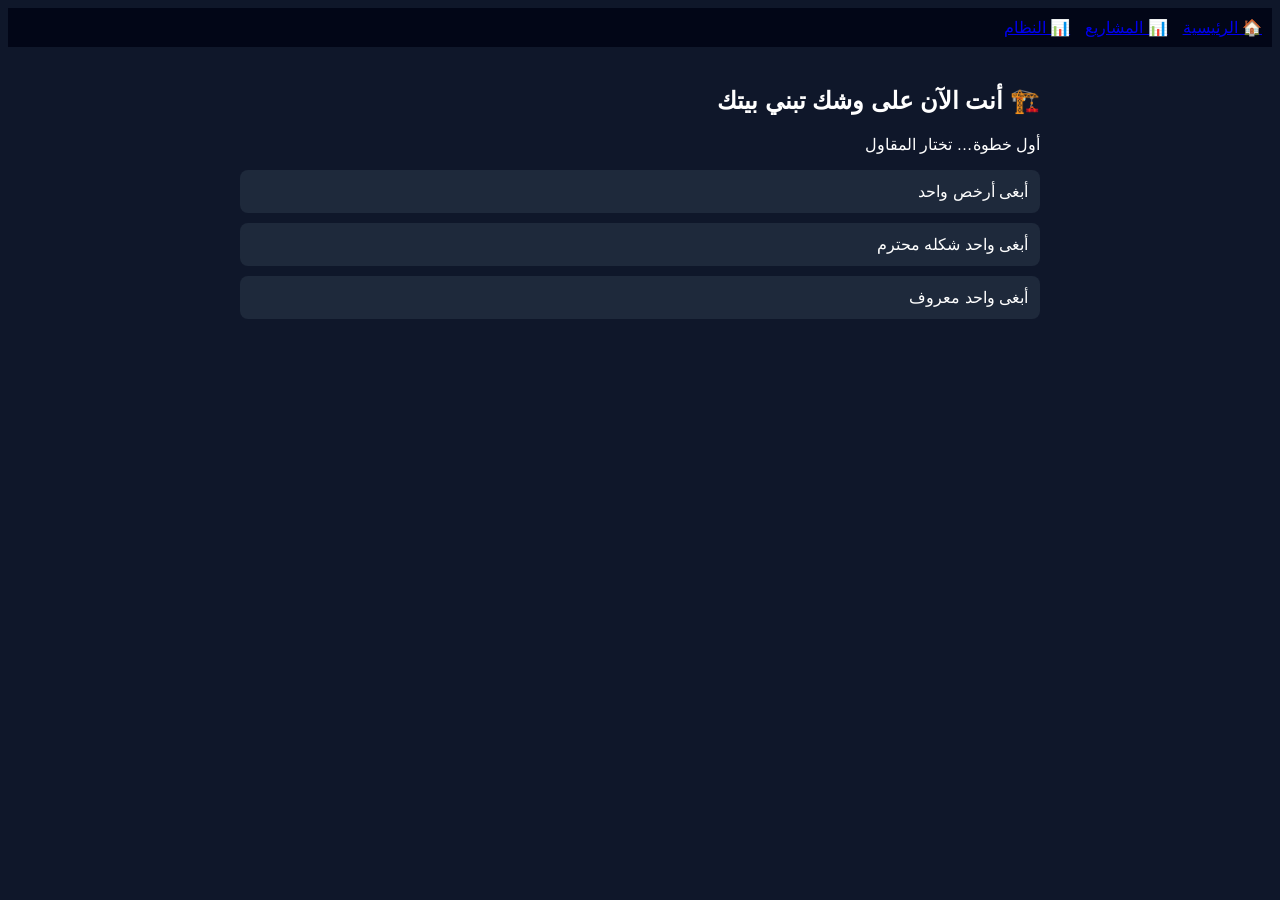
==== commit 2e355512: "Update lesson1.html" ====
--- a/lesson1.html
+++ b/lesson1.html
@@ -2,27 +2,188 @@
 <html lang="ar" dir="rtl">
 <head>
 <meta charset="UTF-8">
-<title>الدرس 1</title>
+<title>الدرس 1 - لعبة القرار</title>
 <link rel="stylesheet" href="style.css">
+
+<style>
+.screen { display:none; }
+.active { display:block; }
+.choice { 
+display:block;
+margin-top:10px;
+padding:12px;
+background:#1e293b;
+border-radius:8px;
+cursor:pointer;
+}
+.choice:hover { background:#334155; }
+</style>
+
 </head>
 
 <body>
 
 <div class="navbar">
 <a href="index.html">🏠 الرئيسية</a>
-<a href="lesson1.html">🎬 الدروس</a>
+<a href="dashboard.html">📊 المشاريع</a>
 <a href="tool.html">📊 النظام</a>
 </div>
 
 <div class="container">
 
-<div class="card">💣 المشكلة تبدأ قبل اختيار المقاول</div>
-<div class="card">⚠️ أول قرار = بداية النتيجة</div>
-<div class="card">🧠 لا تبحث عن مقاول… ابنِ نظام</div>
+<!-- 🎬 Screen 1 -->
+<div class="screen active">
+<h2>🏗️ أنت الآن على وشك تبني بيتك</h2>
+<p>أول خطوة… تختار المقاول</p>
 
-<a href="lesson2.html" class="btn">التالي →</a>
+<div class="choice" onclick="go(1)">أبغى أرخص واحد</div>
+<div class="choice" onclick="go(2)">أبغى واحد شكله محترم</div>
+<div class="choice" onclick="go(3)">أبغى واحد معروف</div>
+</div>
+
+<!-- ❌ Path 1 -->
+<div class="screen">
+<h2>💸 اخترت الأرخص</h2>
+<p>بالبداية وفرت… لكن:</p>
+
+<ul>
+<li>بنود ناقصة</li>
+<li>تغييرات لاحقة</li>
+<li>تكلفة تضاعفت</li>
+</ul>
+
+<p>❌ أنت ما وفرت… أنت تأجلت الخسارة</p>
+
+<button onclick="next()">التالي</button>
+</div>
+
+<!-- ❌ Path 2 -->
+<div class="screen">
+<h2>😌 اخترت حسب الشعور</h2>
+<p>ارتحت له… لكن:</p>
+
+<ul>
+<li>ما فيه نظام</li>
+<li>ما فيه تفاصيل</li>
+<li>قرارات عشوائية</li>
+</ul>
+
+<p>❌ الشعور لا يدير مشروع</p>
+
+<button onclick="next()">التالي</button>
+</div>
+
+<!-- ❌ Path 3 -->
+<div class="screen">
+<h2>⭐ اخترت “المعروف”</h2>
+<p>سمعته طيبة… لكن:</p>
+
+<ul>
+<li>مشروعك مختلف</li>
+<li>نطاق غير واضح</li>
+<li>توقعات غير مكتوبة</li>
+</ul>
+
+<p>❌ السمعة ليست نظام</p>
+
+<button onclick="next()">التالي</button>
+</div>
+
+<!-- 🔥 الحقيقة -->
+<div class="screen">
+<h2>💣 الحقيقة الصادمة</h2>
+
+<p>
+المشكلة مو في المقاول…
+</p>
+
+<p>
+<strong>المشكلة في طريقة اختيارك</strong>
+</p>
+
+<p>
+كل الخيارات اللي اخترتها كانت:
+</p>
+
+<ul>
+<li>سعر</li>
+<li>شعور</li>
+<li>سمعة</li>
+</ul>
+
+<p>
+❌ ولا واحد منهم نظام
+</p>
+
+<button onclick="next()">التالي</button>
+</div>
+
+<!-- 🧠 فهم اللعبة -->
+<div class="screen">
+<h2>🧠 افهم اللعبة</h2>
+
+<p>المشروع ما يمشي كذا:</p>
+<p>مخططات → عرض → عقد → تنفيذ</p>
+
+<p>الواقع:</p>
+<p>غموض → قرارات سريعة → مشاكل → خسارة</p>
+
+<p>
+⚠️ المشروع يضعف من أول قرار :contentReference[oaicite:1]{index=1}
+</p>
+
+<button onclick="next()">التالي</button>
+</div>
+
+<!-- 🎯 التحول -->
+<div class="screen">
+<h2>🔄 التحول الحقيقي</h2>
+
+<p>مو:</p>
+<p>“أبغى مقاول زين”</p>
+
+<p>بل:</p>
+<p><strong>“أبغى نظام يحميني”</strong></p>
+
+<p>
+كل غموض = خسارة مستقبلية :contentReference[oaicite:2]{index=2}
+</p>
+
+<button onclick="next()">التالي</button>
+</div>
+
+<!-- 🚀 CTA -->
+<div class="screen">
+<h2>🚀 جاهز تختار صح؟</h2>
+
+<p>
+الحين بعد ما فهمت اللعبة…
+</p>
+
+<a href="tool.html" class="btn blue">📊 جرب نظام الاختيار</a>
 
 </div>
 
+</div>
+
+<script>
+
+let screens = document.querySelectorAll(".screen");
+let current = 0;
+
+function go(step){
+screens[current].classList.remove("active");
+current = step;
+screens[current].classList.add("active");
+}
+
+function next(){
+screens[current].classList.remove("active");
+current++;
+screens[current].classList.add("active");
+}
+
+</script>
+
 </body>
 </html>
--- a/style.css
+++ b/style.css
@@ -1,130 +1,50 @@
 body {
-body {
+font-family: sans-serif;
+background:#0f172a;
+color:#fff;
 direction: rtl;
 text-align: right;
 }
-  font-family: 'Segoe UI', sans-serif;
-background: linear-gradient(135deg, #0f172a, #020617);
-color: #fff;
-margin:0;
-}
 
 .container {
-max-width: 800px;
+max-width:800px;
 margin:auto;
 padding:20px;
 }
 
-.center {
-text-align:center;
-margin-top:100px;
-}
-
-.title {
-font-size:32px;
-color:#38bdf8;
-}
 .navbar {
 background:#020617;
-padding:15px;
+padding:10px;
 display:flex;
-justify-content:center;
-gap:20px;
-position:sticky;
-top:0;
-z-index:1000;
-}
-
-.navbar a {
-color:#fff;
-text-decoration:none;
-font-weight:bold;
-}
-
-.navbar a:hover {
-color:#38bdf8;
-}
-.small-btn {
-padding:5px 10px;
-margin:5px;
-font-size:12px;
-border-radius:6px;
-cursor:pointer;
-}
-
-.edit { background:#f59e0b; }
-.delete { background:#ef4444; }
-.subtitle {
-color:#94a3b8;
-margin-bottom:30px;
+gap:15px;
 }
 
 .card {
 background:#1e293b;
-padding:20px;
-margin-top:15px;
-border-radius:12px;
-box-shadow:0 5px 15px rgba(0,0,0,0.3);
-}
-
-.red {
-background:#3f1d1d;
-}
-
-input {
-width:100%;
-padding:12px;
+padding:15px;
 margin-top:10px;
-border:none;
-border-radius:8px;
-}
-
-button {
-background:#38bdf8;
-border:none;
-padding:12px;
-margin-top:15px;
-width:100%;
-border-radius:8px;
-cursor:pointer;
-font-weight:bold;
+border-radius:10px;
 }
 
 .btn {
 display:block;
 background:#22c55e;
-padding:14px;
-margin-top:15px;
-border-radius:10px;
+padding:10px;
+margin-top:10px;
+text-align:center;
 text-decoration:none;
 color:#000;
-font-weight:bold;
-text-align:center;
 }
 
-.btn.secondary {
-background:#38bdf8;
-}
-
-.btn.big {
-font-size:18px;
+input {
+width:100%;
+margin-top:5px;
+padding:8px;
 }
 
 .item {
 background:#334155;
-padding:12px;
+padding:10px;
 margin-top:10px;
-border-radius:8px;
+border-radius:6px;
 }
-
-.tag {
-padding:4px 8px;
-border-radius:6px;
-font-size:12px;
-display:inline-block;
-margin-top:5px;
-}
-
-.risk { background:#ef4444; }
-.over { background:#f59e0b; }
-.smart { background:#22c55e; }
